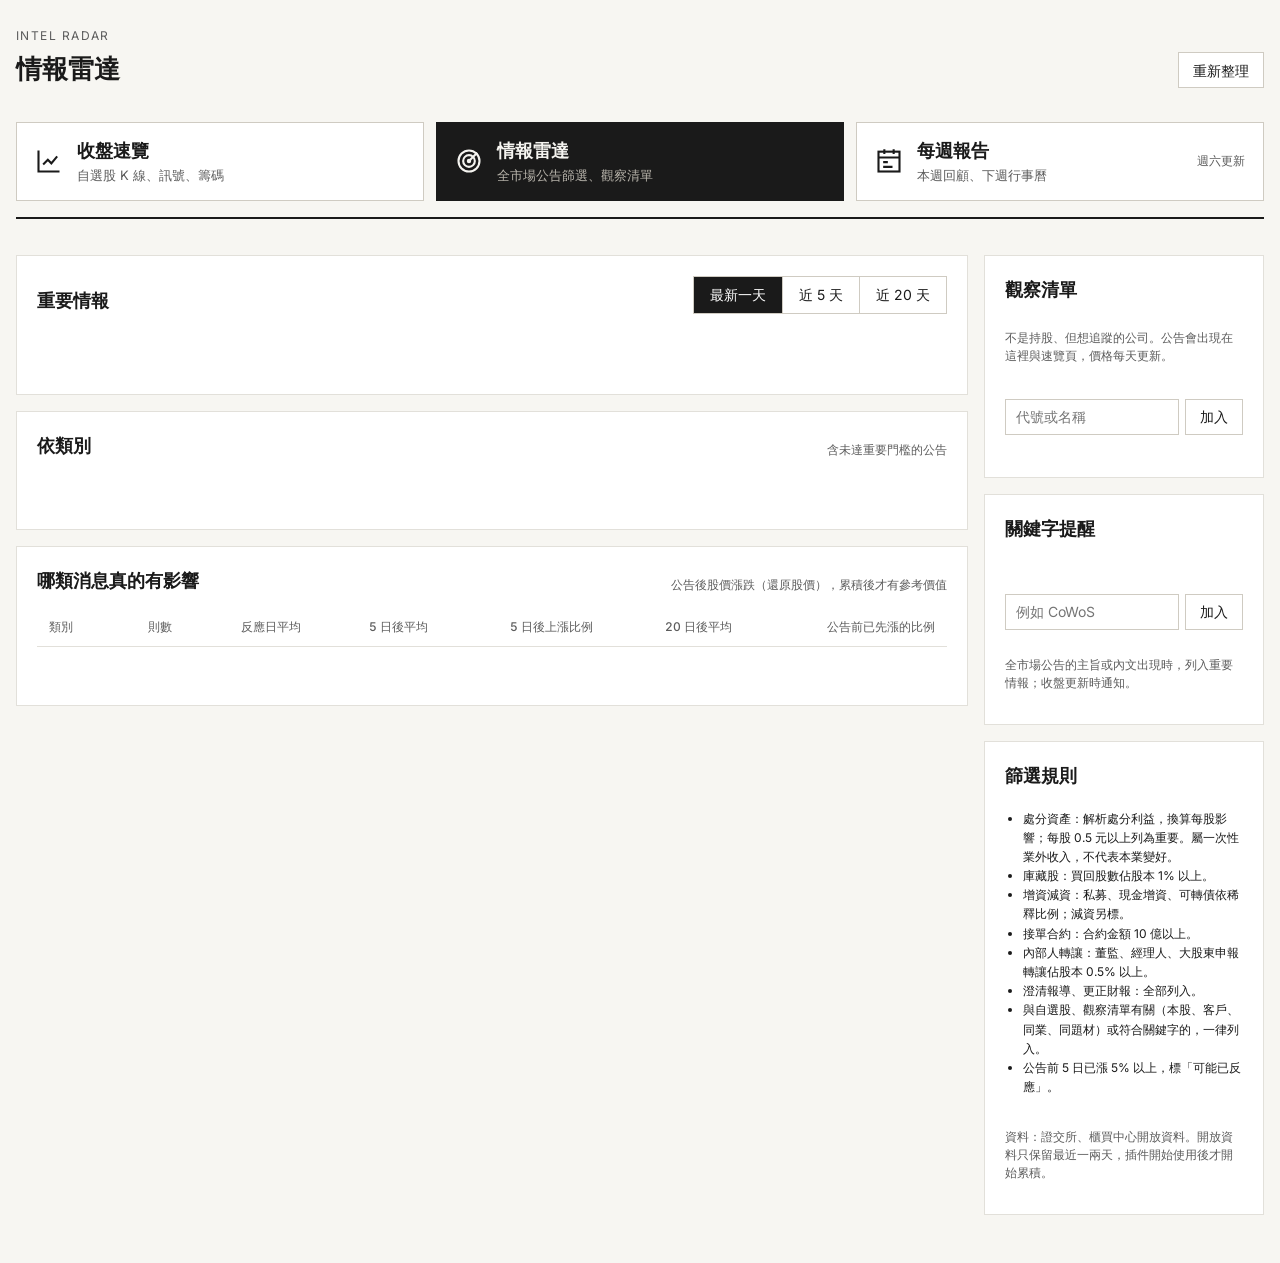
==== radar.html @ 38972c86 "v1.0.0：台股收盤速覽 收盤速覽、情報雷達、每週報告三個頁面；K 線與壓力支撐、關聯脈絡、 對答案與指標成績單、全市場公告篩選、觀察清單。  Co-Authored-By: Claude Opus" ====
<!doctype html>
<html lang="zh-Hant">
<head>
<meta charset="utf-8">
<meta name="viewport" content="width=device-width, initial-scale=1">
<title>情報雷達</title>
<link rel="icon" href="icons/icon32.png">
<link rel="stylesheet" href="styles/base.css">
<link rel="stylesheet" href="styles/dashboard.css">
<link rel="stylesheet" href="styles/radar.css">
</head>
<body>
<div class="wrap">
  <header class="top">
    <div>
      <span class="eyebrow">INTEL RADAR</span>
      <h1>情報雷達 <span id="asof" class="num"></span></h1>
    </div>
    <div class="top-right">
      <span id="status" role="status"></span>
      <button id="refresh" class="btn" type="button">重新整理</button>
    </div>
  </header>
  <nav class="pages" aria-label="主要頁面">
    <a href="dashboard.html" data-page="dashboard"><svg width="28" height="28" viewBox="0 0 24 24" fill="none" stroke="currentColor" stroke-width="1.8" aria-hidden="true"><path d="M3 3v18h18"></path><path d="m7 15 4-4 3 3 5-6"></path></svg><span class="pg-t"><b>收盤速覽</b><span>自選股 K 線、訊號、籌碼</span></span></a>
    <a href="radar.html" data-page="radar" aria-current="page"><svg width="28" height="28" viewBox="0 0 24 24" fill="none" stroke="currentColor" stroke-width="1.8" aria-hidden="true"><circle cx="12" cy="12" r="9"></circle><circle cx="12" cy="12" r="5"></circle><circle cx="12" cy="12" r="1"></circle><path d="M12 12 19 5"></path></svg><span class="pg-t"><b>情報雷達</b><span>全市場公告篩選、觀察清單</span></span><span id="radarBadge" class="pg-badge"></span></a>
    <a href="weekly.html" data-page="weekly"><svg width="28" height="28" viewBox="0 0 24 24" fill="none" stroke="currentColor" stroke-width="1.8" aria-hidden="true"><rect x="3" y="4" width="18" height="17"></rect><path d="M3 9h18M8 2v4M16 2v4M7 13h4M7 17h8"></path></svg><span class="pg-t"><b>每週報告</b><span>本週回顧、下週行事曆</span></span><span class="pg-note">週六更新</span></a>
  </nav>

  <div class="radar">
    <main class="radar-main">
      <section class="card">
        <div class="row-between"><h2 class="sec-title">重要情報</h2><div id="daySeg" class="seg" role="group" aria-label="期間"><button type="button" data-v="1" aria-pressed="true">最新一天</button><button type="button" data-v="5" aria-pressed="false">近 5 天</button><button type="button" data-v="20" aria-pressed="false">近 20 天</button></div></div>
        <p id="topNote" class="muted small"></p>
        <ul id="top" class="intel"></ul>
      </section>

      <section class="card">
        <div class="row-between"><h2 class="sec-title">依類別</h2><span class="muted small">含未達重要門檻的公告</span></div>
        <div id="catSeg" class="cat-seg" role="group" aria-label="類別"></div>
        <ul id="catList" class="intel compact"></ul>
      </section>

      <section class="card">
        <div class="row-between"><h2 class="sec-title">哪類消息真的有影響</h2><span class="muted small">公告後股價漲跌（還原股價），累積後才有參考價值</span></div>
        <div class="tbl-wrap"><table class="tbl num"><thead><tr><th class="l">類別</th><th>則數</th><th>反應日平均</th><th>5 日後平均</th><th>5 日後上漲比例</th><th>20 日後平均</th><th>公告前已先漲的比例</th></tr></thead><tbody id="impact"></tbody></table></div>
        <p id="impactNote" class="muted small"></p>
      </section>
    </main>

    <aside class="radar-side">
      <section class="card">
        <h2 class="sec-title">觀察清單</h2>
        <p class="muted small">不是持股、但想追蹤的公司。公告會出現在這裡與速覽頁，價格每天更新。</p>
        <form id="obsForm" class="add"><label for="obsInput" class="sr">加入觀察</label><input id="obsInput" type="text" list="stockList" autocomplete="off" placeholder="代號或名稱"><button class="btn" type="submit">加入</button></form>
        <datalist id="stockList"></datalist>
        <ul id="obs" class="obs"></ul>
      </section>
      <section class="card">
        <h2 class="sec-title">關鍵字提醒</h2>
        <div id="kws" class="kws"></div>
        <form id="kwForm" class="add"><label for="kwInput" class="sr">新增關鍵字</label><input id="kwInput" type="text" autocomplete="off" placeholder="例如 CoWoS"><button class="btn" type="submit">加入</button></form>
        <p class="muted small">全市場公告的主旨或內文出現時，列入重要情報；收盤更新時通知。</p>
      </section>
      <section class="card">
        <h2 class="sec-title">篩選規則</h2>
        <ul class="rules small">
          <li>處分資產：解析處分利益，換算每股影響；每股 0.5 元以上列為重要。屬一次性業外收入，不代表本業變好。</li>
          <li>庫藏股：買回股數佔股本 1% 以上。</li>
          <li>增資減資：私募、現金增資、可轉債依稀釋比例；減資另標。</li>
          <li>接單合約：合約金額 10 億以上。</li>
          <li>內部人轉讓：董監、經理人、大股東申報轉讓佔股本 0.5% 以上。</li>
          <li>澄清報導、更正財報：全部列入。</li>
          <li>與自選股、觀察清單有關（本股、客戶、同業、同題材）或符合關鍵字的，一律列入。</li>
          <li>公告前 5 日已漲 5% 以上，標「可能已反應」。</li>
        </ul>
        <p class="muted small">資料：證交所、櫃買中心開放資料。開放資料只保留最近一兩天，插件開始使用後才開始累積。</p>
      </section>
    </aside>
  </div>
</div>
<script type="module" src="radar.js"></script>
</body>
</html>
---- styles/base.css ----
@font-face { font-family: 'Inter'; src: url('../fonts/inter-latin-400-normal.woff2') format('woff2'); font-weight: 400; font-display: swap; }
@font-face { font-family: 'Inter'; src: url('../fonts/inter-latin-500-normal.woff2') format('woff2'); font-weight: 500; font-display: swap; }
@font-face { font-family: 'Inter'; src: url('../fonts/inter-latin-600-normal.woff2') format('woff2'); font-weight: 600 700; font-display: swap; }

:root {
  --ground: #F7F6F2;
  --card: #FFFFFF;
  --ink: #1A1A1A;
  --muted: #5C5C5C;
  --line: #E2E0DA;
  --line-soft: #EFEDE8;
  --pill: #CFCBC2;
  --hover: #EFEDE8;
  --up: #B83227;
  --down: #1E7B4A;
  --ma1: #B45309;
  --ma2: #2557B8;
  --ma3: #7A3EC2;
  --font: 'Inter', 'PingFang TC', 'Noto Sans TC', 'Microsoft JhengHei', system-ui, sans-serif;
}
:root[data-convention='intl'] { --up: #1E7B4A; --down: #B83227; }

* { box-sizing: border-box; }
body { margin: 0; background: var(--ground); color: var(--ink); font-family: var(--font); font-size: 14px; line-height: 1.5; }
/* 數字一律等寬對齊；Inter 的 0 沒有中間的點或斜線 */
.num { font-variant-numeric: tabular-nums; font-feature-settings: 'tnum' 1; }
.muted { color: var(--muted); }
.small { font-size: 12px; }
.up { color: var(--up); }
.down { color: var(--down); }
.sr { position: absolute; width: 1px; height: 1px; overflow: hidden; clip: rect(0 0 0 0); white-space: nowrap; }
button { font: inherit; color: inherit; cursor: pointer; }
a { color: var(--ink); }
a:hover { color: var(--muted); }
:focus-visible { outline: 2px solid var(--ma2); outline-offset: 2px; }
[hidden] { display: none !important; }

/* 三個主要頁面的大按鈕 */
.pages { display: grid; grid-template-columns: repeat(auto-fit, minmax(240px, 1fr)); gap: 12px; margin-top: 14px; }
.pages a { display: flex; gap: 14px; align-items: center; padding: 14px 18px; min-height: 68px; border: 1px solid var(--pill); background: var(--card); color: var(--ink); text-decoration: none; }
.pages a:hover { border-color: var(--ink); }
.pages a[aria-current='page'] { background: var(--ink); color: #F5F4F0; border-color: var(--ink); }
.pages a svg { flex: 0 0 auto; }
.pages .pg-t { display: flex; flex-direction: column; gap: 2px; flex: 1; min-width: 0; }
.pages .pg-t b { font-size: 18px; }
.pages .pg-t span { font-size: 13px; color: var(--muted); }
.pages a[aria-current='page'] .pg-t span { color: #B9B5AC; }
.pages .pg-badge { font-size: 13px; font-weight: 700; color: #FFF; background: #C0392B; padding: 2px 9px; border-radius: 999px; white-space: nowrap; }
.pages .pg-badge:empty { display: none; }
.pages .pg-note { font-size: 12px; color: var(--muted); white-space: nowrap; }
@media print { .pages { display: none; } }
---- styles/dashboard.css ----
.wrap { max-width: 1360px; margin: 0 auto; padding: 24px 16px 48px; display: flex; flex-direction: column; gap: 20px; }

.top { display: flex; flex-wrap: wrap; justify-content: space-between; align-items: flex-end; gap: 16px; border-bottom: 2px solid var(--ink); padding-bottom: 16px; }
.eyebrow { font-size: 12px; letter-spacing: 0.12em; color: var(--muted); }
.top h1 { margin: 4px 0 0; font-size: 26px; font-weight: 700; }
.top-right { display: flex; flex-wrap: wrap; align-items: center; gap: 12px; }
.btn { min-height: 36px; padding: 0 14px; border: 1px solid var(--pill); background: var(--card); }
.btn:hover { background: var(--hover); }
.btn:disabled { opacity: 0.5; cursor: default; }
#status { font-size: 13px; color: var(--muted); }
#status.err { color: var(--up); }

.settings { position: relative; }
.settings summary { list-style: none; min-height: 36px; display: inline-flex; align-items: center; padding: 0 14px; border: 1px solid var(--pill); background: var(--card); cursor: pointer; }
.settings summary::-webkit-details-marker { display: none; }
.settings-panel { position: absolute; right: 0; top: 44px; z-index: 10; width: 320px; padding: 16px; background: var(--card); border: 1px solid var(--line); box-shadow: 0 8px 24px rgba(0,0,0,0.08); display: flex; flex-direction: column; gap: 14px; }
.settings-panel label { display: flex; flex-direction: column; gap: 6px; font-size: 13px; }
.settings-panel .check { flex-direction: row; align-items: center; gap: 8px; }
.settings-panel input[type=text], .settings-panel select { min-height: 36px; padding: 0 10px; border: 1px solid var(--pill); font: inherit; background: var(--card); }

.layout { display: flex; flex-wrap: wrap; gap: 20px; align-items: flex-start; }
.watch { flex: 1 1 240px; max-width: 100%; background: var(--card); border: 1px solid var(--line); display: flex; flex-direction: column; }
.watch-head { padding: 12px 16px; font-size: 13px; color: var(--muted); border-bottom: 1px solid var(--line); }
.watch ul { list-style: none; margin: 0; padding: 0; }
.watch li { display: flex; border-bottom: 1px solid var(--line-soft); }
.watch li.on { background: var(--hover); }
.w-pick { flex: 1 1 auto; display: flex; justify-content: space-between; align-items: center; gap: 12px; min-height: 64px; padding: 10px 8px 10px 16px; border: 0; background: transparent; text-align: left; }
.w-name { font-size: 16px; font-weight: 500; }
.w-sub { font-size: 12px; color: var(--muted); }
.w-right { display: flex; flex-direction: column; align-items: flex-end; }
.w-close { font-size: 16px; }
.w-pct { font-size: 13px; }
.w-del { width: 36px; border: 0; background: transparent; color: var(--muted); font-size: 18px; }
.w-del:hover { color: var(--ink); background: var(--line-soft); }
.add { display: flex; gap: 8px; padding: 12px 16px; }
.add input { flex: 1 1 auto; min-width: 0; min-height: 36px; padding: 0 10px; border: 1px solid var(--pill); font: inherit; }
#addMsg { margin: 0; padding: 0 16px 12px; font-size: 12px; color: var(--muted); min-height: 18px; }

main { flex: 999 1 560px; min-width: 0; display: flex; flex-direction: column; gap: 20px; }
.card { background: var(--card); border: 1px solid var(--line); padding: 20px; display: flex; flex-direction: column; gap: 14px; min-width: 0; }
.card h3 { margin: 0; font-size: 15px; font-weight: 700; }
.row-between { display: flex; flex-wrap: wrap; justify-content: space-between; align-items: flex-end; gap: 12px; }
.title-line { display: flex; flex-wrap: wrap; align-items: baseline; gap: 12px; }
.title-line h2 { margin: 0; font-size: 22px; font-weight: 700; }
#sClose { font-size: 24px; font-weight: 500; }
#sChg { font-size: 15px; }

.seg { display: flex; border: 1px solid var(--pill); }
.seg button { min-height: 36px; padding: 0 16px; border: 0; background: var(--card); }
.seg button + button { border-left: 1px solid var(--pill); }
.seg button[aria-pressed='true'] { background: var(--ink); color: #FFFFFF; }

.stats { display: grid; grid-template-columns: repeat(auto-fit, minmax(120px, 1fr)); gap: 12px; padding: 12px 0; border-top: 1px solid var(--line-soft); border-bottom: 1px solid var(--line-soft); }
.stat { display: flex; flex-direction: column; gap: 2px; }
.stat b { font-weight: 500; font-size: 15px; }

.legend { display: flex; flex-wrap: wrap; gap: 16px; font-size: 13px; color: var(--muted); min-height: 20px; }
.legend b { font-weight: 500; color: var(--ink); }
.legend .m1 { color: var(--ma1); } .legend .m2 { color: var(--ma2); } .legend .m3 { color: var(--ma3); }

.levels { display: grid; grid-template-columns: repeat(auto-fit, minmax(190px, 1fr)); gap: 10px; }
.level { display: flex; flex-direction: column; gap: 2px; padding: 10px 12px; background: var(--ground); }
.level b { font-weight: 500; font-size: 15px; }

.chart { height: 420px; width: 100%; }
.note { margin: 0; font-size: 12px; color: var(--muted); line-height: 1.6; }

.grid { display: grid; grid-template-columns: repeat(auto-fit, minmax(260px, 1fr)); gap: 20px; }
.kv { display: flex; justify-content: space-between; gap: 12px; font-size: 14px; }
.bars { position: relative; height: 96px; display: flex; gap: 4px; }
.bars .mid { position: absolute; left: 0; right: 0; top: 50%; height: 1px; background: var(--pill); }
.bars .col { position: relative; flex: 1 1 0; }
.bars .col span { position: absolute; left: 12%; right: 12%; }
.rev { height: 96px; display: flex; align-items: flex-end; gap: 4px; }
.rev span { flex: 1 1 0; background: #B9B5AC; }
.rev span.last { background: var(--ink); }
.sig-row { display: flex; flex-wrap: wrap; align-items: center; gap: 10px 14px; }
.add .btn { white-space: nowrap; }
.tags { display: flex; flex-wrap: wrap; gap: 8px; }
.tag { padding: 3px 10px; border: 1px solid var(--pill); border-radius: 999px; font-size: 13px; }
.tag.up { border-color: var(--up); }
.tag.down { border-color: var(--down); }

.news { list-style: none; margin: 0; padding: 0; }
.news li { display: flex; flex-direction: column; gap: 2px; padding: 12px 0; border-top: 1px solid var(--line-soft); }
.news li:first-child { border-top: 0; }
.news a { font-size: 15px; text-decoration: none; }
.news a:hover { text-decoration: underline; }

.empty { color: var(--muted); font-size: 14px; }

.idx { font-size: 15px; }
.idx b { font-weight: 500; }
.linkbtn { display: inline-flex; align-items: center; text-decoration: none; }
.row-gap { display: flex; flex-wrap: wrap; gap: 10px; }
.sec-title { margin: 0; font-size: 18px; font-weight: 700; }

.rel-grid { display: grid; grid-template-columns: repeat(auto-fill, minmax(220px, 1fr)); gap: 10px; }
.rel { position: relative; display: flex; flex-direction: column; gap: 4px; padding: 12px 14px; border: 1px solid var(--line); }
.rel .rel-tag { font-size: 12px; color: var(--muted); }
.rel .rel-name { font-size: 15px; font-weight: 600; padding-right: 24px; }
.rel .rel-id { font-size: 12px; font-weight: 400; color: var(--muted); }
.rel .rel-price { display: flex; flex-wrap: wrap; align-items: baseline; gap: 4px 10px; font-size: 16px; font-weight: 500; }
.rel .rel-unit { font-size: 12px; font-weight: 400; color: var(--muted); }
.rel .rel-chg { font-size: 14px; font-weight: 400; }
.rel .rel-meta { display: flex; flex-wrap: wrap; gap: 2px 12px; font-size: 12px; color: var(--muted); }
.rel .rel-why { font-size: 12px; color: var(--muted); line-height: 1.5; }
.rel .rel-del { position: absolute; top: 6px; right: 6px; width: 28px; height: 28px; border: 0; background: transparent; color: var(--muted); font-size: 16px; }
.rel .rel-del:hover { color: var(--ink); background: var(--line-soft); }
.rel-add summary { cursor: pointer; font-size: 13px; color: var(--muted); }
.rel-form { display: grid; grid-template-columns: repeat(auto-fit, minmax(150px, 1fr)); gap: 10px; align-items: end; margin-top: 10px; }
.rel-form label { display: flex; flex-direction: column; gap: 4px; font-size: 12px; color: var(--muted); }
.rel-form .wide { grid-column: span 2; }
.rel-form input, .rel-form select { min-height: 36px; padding: 0 10px; border: 1px solid var(--pill); font: inherit; color: var(--ink); background: var(--card); }

.sec-body { display: flex; flex-wrap: wrap; gap: 24px; align-items: flex-start; }
.sec-list { flex: 1 1 360px; min-width: 0; display: flex; flex-direction: column; }
.sec-row { display: grid; grid-template-columns: 24px minmax(0, 1.3fr) minmax(70px, 1fr) 64px 44px; align-items: center; gap: 10px; min-height: 44px; padding: 6px 10px; border: 0; border-bottom: 1px solid var(--line-soft); background: transparent; text-align: left; }
.sec-row:hover, .sec-row.on { background: var(--hover); }
.sec-row .bar { position: relative; height: 10px; }
.sec-row .bar i { position: absolute; left: 50%; top: -3px; bottom: -3px; width: 1px; background: var(--pill); }
.sec-row .bar span { position: absolute; top: 0; height: 10px; }
.sec-members { flex: 1 1 420px; min-width: 0; display: flex; flex-direction: column; gap: 10px; }
.sec-members h3 { margin: 0; font-size: 15px; }
.table-box { overflow-x: auto; border: 1px solid var(--line); }
.tbl { width: 100%; min-width: 480px; border-collapse: collapse; font-size: 14px; }
.tbl th { padding: 10px 12px; font-weight: 500; font-size: 12px; color: var(--muted); text-align: right; border-bottom: 1px solid var(--line); white-space: nowrap; }
.tbl td { padding: 10px 12px; text-align: right; border-bottom: 1px solid var(--line-soft); white-space: nowrap; }
.tbl .l { text-align: left; }
.tbl .hold { font-weight: 600; }
.tbl tr.self td { background: var(--ground); }
#peerMore { align-self: flex-start; }

.pick-grid { display: grid; grid-template-columns: repeat(auto-fill, minmax(230px, 1fr)); gap: 10px; }
.pick { display: flex; flex-direction: column; gap: 8px; padding: 14px; border: 1px solid var(--line); }
.pick .ph { display: flex; justify-content: space-between; align-items: baseline; gap: 8px; }
.pick .pn { font-size: 16px; font-weight: 500; }
.tag.miss { border-style: dashed; color: var(--muted); }
#nearWrap h3 { margin: 4px 0 10px; }
.foot { font-size: 12px; color: var(--muted); line-height: 1.6; border-top: 1px solid var(--pill); padding-top: 14px; }

.portfolio { border-top: 1px solid var(--line); padding: 14px 16px; display: flex; flex-direction: column; gap: 6px; }
.portfolio:empty { display: none; }
.portfolio .ph { font-size: 13px; color: var(--muted); }
.portfolio b { font-weight: 500; }
.w-pl { font-size: 12px; }
.hold-grid { display: grid; grid-template-columns: repeat(auto-fit, minmax(130px, 1fr)); gap: 12px; }
.hold-form { display: flex; flex-wrap: wrap; align-items: flex-end; gap: 10px; }
.hold-form label { display: flex; flex-direction: column; gap: 4px; font-size: 12px; color: var(--muted); }
.hold-form input { width: 130px; min-height: 36px; padding: 0 10px; border: 1px solid var(--pill); font: inherit; color: var(--ink); }
.rel-news-head { display: flex; flex-wrap: wrap; align-items: baseline; gap: 10px; border-top: 1px solid var(--line-soft); padding-top: 14px; }
.rel-news-head h3 { margin: 0; }
.ntag { display: inline-block; margin-right: 8px; padding: 1px 8px; border: 1px solid var(--pill); border-radius: 999px; font-size: 12px; font-weight: 400; line-height: 1.6; color: var(--muted); white-space: nowrap; }
.band { display: flex; flex-direction: column; gap: 6px; }
.band .track { position: relative; height: 8px; background: linear-gradient(90deg, #DCEBE2 0%, #EFEDE8 50%, #F3DCD9 100%); border-radius: 4px; margin: 4px 0; }
.band .track i { position: absolute; top: -5px; width: 3px; height: 18px; background: var(--ink); margin-left: -1px; }
.band .track s { position: absolute; top: 0; bottom: 0; width: 1px; background: #FFFFFF; }
.sh-bars { height: 56px; display: flex; align-items: flex-end; gap: 4px; }
.sh-bars span { flex: 1 1 0; background: #B9B5AC; max-width: 28px; }
.sh-bars span.last { background: var(--ink); }

.cal-list { display: flex; flex-direction: column; }
.cal-row { position: relative; padding-right: 32px; display: grid; grid-template-columns: 96px minmax(120px, 0.8fr) minmax(0, 2fr); gap: 12px; align-items: start; padding: 10px 0; border-top: 1px solid var(--line-soft); font-size: 14px; }
.cal-row:first-child { border-top: 0; }
.cal-row.past { opacity: 0.55; }
.cal-what { display: flex; flex-direction: column; gap: 2px; }
.cal-what b { font-weight: 500; }
.ntag.self { color: var(--ink); border-color: var(--ink); }
@media (max-width: 640px) { .cal-row { grid-template-columns: 80px minmax(0, 1fr); } .cal-what { grid-column: 2; } }

.cal-row .cal-del { top: 8px; }

.cal-who { display: flex; flex-direction: column; align-items: flex-start; gap: 4px; }
.cal-who .ntag { margin-right: 0; }
.cal-name { font-size: 15px; font-weight: 500; }
.stock-link { color: inherit; text-decoration: none; border-bottom: 1px solid var(--pill); }
.stock-link:hover { color: var(--ink); border-bottom-color: var(--ink); }
.scroll-box { max-height: 520px; overflow-y: auto; }
.scroll-box thead th { position: sticky; top: 0; background: var(--card); z-index: 1; }
.pick[data-open] { cursor: pointer; }
.pick[data-open]:hover { border-color: var(--ink); }
.title-line .btn { min-height: 32px; }

html { scroll-behavior: smooth; }
[id^='sec'] { scroll-margin-top: 56px; }
.jump { position: sticky; top: 0; z-index: 20; display: flex; gap: 4px; overflow-x: auto; padding: 8px 0; background: var(--ground); border-bottom: 1px solid var(--line); }
.jump a { flex: 0 0 auto; padding: 6px 12px; font-size: 13px; text-decoration: none; color: var(--muted); border-radius: 999px; }
.jump a:hover { color: var(--ink); background: var(--hover); }
.ov td { vertical-align: top; }
.ov .tags { gap: 4px; }
.ov .tag { font-size: 12px; padding: 1px 8px; }
.ov .ev { white-space: normal; min-width: 160px; text-align: left; }
.highlights { list-style: none; margin: 0; padding: 12px 14px; display: flex; flex-direction: column; gap: 6px; background: var(--ground); font-size: 14px; line-height: 1.6; }
.highlights:empty { display: none; }
.highlights li { display: flex; gap: 10px; }
.highlights li span:first-child { flex: 0 0 auto; color: var(--muted); font-size: 12px; padding-top: 2px; min-width: 32px; }
.tag.state { border-style: dashed; color: var(--muted); }
.chart.with-ind { height: 560px; }

/* v0.5.2 版面：自選股總表取代左側清單，個股細節改為全寬 */
#main { flex: 1 1 100%; }
.add { padding: 0; align-items: center; flex-wrap: wrap; }
.add input { width: 220px; flex: 0 1 220px; }
.jump { display: flex; flex-wrap: wrap; justify-content: space-between; align-items: center; gap: 8px 16px; }
.pills { display: flex; flex-wrap: wrap; gap: 6px; }
.pills button { min-height: 32px; padding: 0 12px; border: 1px solid var(--pill); border-radius: 999px; background: var(--card); font-size: 13px; }
.pills button .num { margin-left: 6px; font-size: 12px; }
.pills button[aria-current='true'] { background: var(--ink); color: #FFFFFF; border-color: var(--ink); }
.pills button[aria-current='true'] .up, .pills button[aria-current='true'] .down { color: #FFFFFF; }
.pills button.extra { border-style: dashed; }
.jump-links { display: flex; gap: 2px; overflow-x: auto; }
.jump-links button { flex: 0 0 auto; min-height: 32px; padding: 0 10px; border: 0; background: transparent; font-size: 13px; color: var(--muted); border-radius: 999px; }
.jump-links button:hover { color: var(--ink); background: var(--hover); }
.ov tbody tr { cursor: pointer; }
.ov tbody tr:hover td { background: #FAF9F6; }
.ov tbody tr.on td { background: var(--hover); }
.ov .del { width: 32px; height: 32px; border: 0; background: transparent; color: var(--muted); font-size: 16px; }
.ov .del:hover { color: var(--ink); background: var(--line-soft); }

/* v0.6 */
.mkt { display: flex; flex-wrap: wrap; gap: 6px 24px; padding: 10px 16px; background: var(--card); border: 1px solid var(--line); font-size: 14px; }
.mkt:empty { display: none; }
.mkt .it { display: flex; align-items: baseline; gap: 8px; }
.mkt .it > span:first-child { font-size: 12px; color: var(--muted); }
.mkt b { font-weight: 500; }
.sig-hist { font-size: 13px; }
.sig-hist:empty { display: none; }
.sig-hist table { width: 100%; border-collapse: collapse; }
.sig-hist th { font-weight: 400; font-size: 12px; color: var(--muted); text-align: right; padding: 6px 10px; border-bottom: 1px solid var(--line); }
.sig-hist td { text-align: right; padding: 6px 10px; border-bottom: 1px solid var(--line-soft); }
.sig-hist .l { text-align: left; }
.sig-hist p { margin: 6px 0 0; font-size: 12px; color: var(--muted); line-height: 1.6; }
.alert-form { display: flex; flex-wrap: wrap; align-items: center; gap: 8px 12px; }
.alert-form label { display: flex; align-items: center; gap: 6px; font-size: 13px; color: var(--muted); }
.alert-form input { width: 110px; min-height: 32px; padding: 0 8px; border: 1px solid var(--pill); font: inherit; color: var(--ink); }
.alert-form .btn { min-height: 32px; }
.eps-bars { position: relative; height: 90px; display: flex; gap: 6px; }
.eps-bars .mid { position: absolute; left: 0; right: 0; height: 1px; background: var(--pill); }
.eps-bars .col { position: relative; flex: 1 1 0; }
.eps-bars .col span { position: absolute; left: 14%; right: 14%; }
.eps-labels { display: flex; gap: 6px; font-size: 11px; color: var(--muted); }
.eps-labels span { flex: 1 1 0; text-align: center; }

/* v0.6.1：資料列下方直接接 K 線 */
.chart-bar { display: flex; flex-wrap: wrap; justify-content: space-between; align-items: center; gap: 8px 16px; }
.chart-bar .legend { flex: 1 1 480px; }
.ind-pick { display: flex; align-items: center; gap: 8px; }
.ind-pick .seg button { min-height: 32px; padding: 0 12px; font-size: 13px; }
#indLegend:empty { display: none; }

/* v0.6.1：自選股收進可收合的側欄 */
.layout { flex-wrap: nowrap; }
.side { flex: 0 0 300px; position: sticky; top: 60px; max-height: calc(100vh - 72px); overflow-y: auto; background: var(--card); border: 1px solid var(--line); display: flex; flex-direction: column; }
.side-head { display: flex; justify-content: space-between; align-items: center; padding: 14px 16px 8px; }
.side-x { width: 32px; height: 32px; border: 1px solid var(--pill); background: var(--card); border-radius: 6px; font-size: 16px; }
.side .add { padding: 0 16px 6px; }
.side .add input { flex: 1 1 auto; width: auto; }
#addMsg { padding: 0 16px; min-height: 16px; }
.ov-list { list-style: none; margin: 0; padding: 0; border-top: 1px solid var(--line); }
.ov-item { position: relative; display: flex; flex-direction: column; gap: 4px; padding: 12px 16px; border-bottom: 1px solid var(--line-soft); cursor: pointer; }
.ov-item:hover { background: #FAF9F6; }
.ov-item.on { background: var(--hover); }
.ov-l1 { display: flex; justify-content: space-between; align-items: baseline; gap: 8px; padding-right: 22px; }
.ov-name { font-size: 15px; font-weight: 600; }
.ov-name small { font-weight: 400; color: var(--muted); font-size: 12px; margin-left: 4px; }
.ov-px { font-size: 15px; }
.ov-px .small { margin-left: 6px; }
.ov-item .tags { gap: 4px; }
.ov-item .tag { font-size: 11px; padding: 0 7px; }
.ov-l3 { font-size: 12px; color: var(--muted); line-height: 1.5; }
.ov-item .del { position: absolute; top: 8px; right: 6px; width: 26px; height: 26px; border: 0; background: transparent; color: var(--muted); font-size: 15px; opacity: 0; }
.ov-item:hover .del, .ov-item .del:focus-visible { opacity: 1; }
.ov-item .del:hover { color: var(--ink); background: var(--line-soft); }
.side-note { padding: 10px 16px 14px; margin: 0; }
.jump-left { display: flex; align-items: center; gap: 10px; flex-wrap: wrap; }
.side-open, .pills { display: none; }
body.side-collapsed .side { display: none; }
body.side-collapsed .side-open { display: inline-flex; align-items: center; }
body.side-collapsed .pills { display: flex; }
@media (max-width: 900px) {
  .layout { flex-wrap: wrap; }
  .side { flex: 1 1 100%; position: static; max-height: none; }
}
.legend .ev { color: var(--ink); font-weight: 600; }
td.chg { line-height: 1.25; }
td.chg small { display: block; font-size: 12px; opacity: .8; }
.pick .pp { font-size: 14px; white-space: nowrap; }
.pick .pp b { font-size: 16px; }
.hold-box { margin-top: 12px; padding-top: 10px; border-top: 1px solid var(--line); }
.chart-wrap { display: flex; }
.chart-wrap .chart { flex: 1 1 auto; min-width: 0; }
.lv-tags { position: relative; flex: 0 0 52px; overflow: hidden; }
.lv-tags span { position: absolute; left: 0; height: 20px; line-height: 20px; padding: 0 6px; font-size: 12px; white-space: nowrap; background: #9A968C; color: #FFF; }
.lv-tags span.on { background: #1A1A1A; }
.attrib { display: flex; flex-wrap: wrap; align-items: center; gap: 6px 14px; padding: 10px 0 2px; font-size: 14px; }
.attrib:empty { display: none; }
.attrib .ac { display: inline-flex; gap: 6px; align-items: baseline; }
.attrib .ac > span { color: var(--muted); font-size: 13px; }
.attrib .ac.self > span { color: var(--ink); font-weight: 600; }
.attrib .verdict { flex-basis: 100%; color: var(--ink); }
.anns { list-style: none; margin: 8px 0 0; padding: 0; }
.anns li { padding: 8px 0; border-bottom: 1px solid var(--line-soft); font-size: 14px; }
.anns summary { cursor: pointer; }
.anns p { margin: 8px 0 0; color: var(--muted); line-height: 1.6; }
.term { text-decoration: underline dotted var(--muted); text-underline-offset: 3px; cursor: help; }
.find input { min-height: 36px; width: 180px; padding: 0 10px; border: 1px solid var(--pill); background: var(--card); font: inherit; }
/* 可點開走勢的項目 */
.mkt .it-click { border: 0; background: none; padding: 2px 4px; margin: -2px -4px; font: inherit; color: inherit; cursor: pointer; text-align: left; }
.mkt .it-click:hover { background: var(--hover); }
.mkt .it-click > span:first-child { text-decoration: underline dotted var(--muted); text-underline-offset: 3px; }
.rel-click { cursor: pointer; }
.rel-click:hover { border-color: var(--ink); }
/* 疊加比較 */
.chart-bar .tools { display: flex; flex-wrap: wrap; gap: 8px 16px; align-items: center; }
.cmp-pick { display: inline-flex; align-items: center; gap: 8px; }
.cmp-pick select { min-height: 32px; padding: 0 8px; border: 1px solid var(--pill); background: var(--card); font: inherit; font-size: 13px; max-width: 200px; }
.cmp-dot { display: inline-block; width: 14px; height: 2px; background: #0E7C86; vertical-align: middle; margin-right: 6px; }
#cmpLegend:empty { display: none; }
/* 走勢視窗 */
.ent-dlg { width: min(960px, calc(100vw - 32px)); max-height: calc(100vh - 48px); border: 1px solid var(--line); padding: 20px 24px; background: var(--card); color: var(--ink); }
.ent-dlg::backdrop { background: rgba(0,0,0,0.35); }
.ent-head { display: flex; flex-wrap: wrap; justify-content: space-between; gap: 12px; align-items: flex-start; }
.ent-head h2 { margin: 0 0 6px; font-size: 20px; }
.ent-px { font-size: 22px; }
.ent-ctl { display: flex; gap: 10px; align-items: center; }
.ent-chart { height: 360px; margin: 12px 0 6px; }
.ent-dlg .stats { margin-top: 12px; }
/* 對答案 */
.review { margin-top: 14px; display: flex; flex-direction: column; gap: 8px; }
.review:empty { display: none; }
.review h3 { margin: 0; font-size: 15px; }
.rv-tbl td { vertical-align: top; }
.rv { display: inline-block; font-size: 12px; padding: 1px 8px; border-radius: 4px; color: #FFF; white-space: nowrap; }
.rv.ok { background: #2F7D4F; }
.rv.bad { background: #A8432F; }
.rv.mid { background: #8A867D; }
.rv.wait { background: #FFF; color: var(--muted); border: 1px solid var(--pill); }
/* 側欄時間軸 */
.side-cal { padding: 12px 16px 16px; border-top: 1px solid var(--line); }
.side-sub { margin: 0 0 8px; font-size: 14px; }
.tl { list-style: none; margin: 0; padding: 0; }
.tl li { display: grid; grid-template-columns: 52px 10px minmax(0, 1fr); gap: 8px; padding: 7px 0; font-size: 13px; line-height: 1.45; }
.tl-d { font-size: 12px; text-align: right; }
.tl-dot { width: 8px; height: 8px; border-radius: 50%; background: var(--ink); margin-top: 5px; }
.tl-dot.rel { background: #C9772B; }
.tl-b { display: flex; flex-direction: column; min-width: 0; }
.tl li.soon .tl-b b { color: var(--up); }
/* 新聞標籤 */
.ntags { display: inline-flex; flex-wrap: wrap; gap: 4px; margin-right: 6px; }
.ntag { font: inherit; font-size: 11px; padding: 0 6px; border: 0; border-radius: 4px; background: #EEF2FA; color: #1F4E99; cursor: pointer; line-height: 18px; }
#newsSeg button { min-height: 30px; padding: 0 12px; font-size: 13px; }
.mkt2 { margin-top: -1px; }
.mkt-h { font-size: 12px; color: var(--muted); align-self: center; padding-right: 4px; border-right: 1px solid var(--line); margin-right: 4px; }
/* 注意程度 */
.ov-item.lvl-red { box-shadow: inset 4px 0 0 #C0392B; }
.ov-item.lvl-orange { box-shadow: inset 4px 0 0 #C9772B; }
.lvl-t { display: inline-block; align-self: flex-start; width: fit-content; font-size: 11px; padding: 0 6px; border-radius: 3px; color: #FFF; margin-top: 2px; }
.lvl-t.red { background: #C0392B; } .lvl-t.orange { background: #C9772B; }
/* 訊號可信度 */
.tag.weak { opacity: .55; text-decoration: line-through; text-decoration-thickness: 1px; }
.tag .rel-b { margin-left: 6px; font-size: 11px; opacity: .85; text-decoration: none; display: inline-block; }
.tag .rel-b.good { font-weight: 600; }
/* 明天看哪些價位 */
.ladder { margin-top: 12px; }
.ladder h3 { margin: 0; font-size: 15px; }
.lad { display: flex; flex-direction: column; margin-top: 6px; }
.lad-r { display: grid; grid-template-columns: 80px 90px minmax(0, 1fr); gap: 12px; align-items: baseline; padding: 7px 8px; border-bottom: 1px solid var(--line-soft); font-size: 14px; }
.lad-r b { text-align: right; }
.lad-r .lad-k { display: flex; flex-direction: column; font-size: 12px; color: var(--muted); }
.lad-r.res b { color: var(--up); } .lad-r.sup b { color: var(--down); }
.lad-r.now { background: var(--ground); font-weight: 600; }
.lad-r.ma b { color: #3D6FD8; }
.score-tbl small { color: var(--muted); font-size: 11px; }
.score-tbl th, .score-tbl td { white-space: nowrap; }
#scoreSeg button { min-height: 30px; padding: 0 12px; font-size: 13px; }
.obs-mini { list-style: none; margin: 0; padding: 0; }
.obs-mini li { display: flex; justify-content: space-between; gap: 8px; padding: 6px 0; font-size: 13px; border-top: 1px solid var(--line-soft); }
.obs-mini button { all: unset; cursor: pointer; text-decoration: underline; text-decoration-color: var(--pill); text-underline-offset: 3px; }
.top { border-bottom: 0; padding-bottom: 0; }
.pages { border-bottom: 2px solid var(--ink); padding-bottom: 16px; }
---- styles/radar.css ----
.radar { display: flex; flex-wrap: wrap; gap: 16px; align-items: flex-start; margin-top: 16px; }
.radar-main { flex: 999 1 640px; min-width: 0; display: flex; flex-direction: column; gap: 16px; }
.radar-side { flex: 1 1 280px; max-width: 380px; display: flex; flex-direction: column; gap: 16px; }
.radar .card { margin: 0; }
.intel { list-style: none; margin: 8px 0 0; padding: 0; }
.intel > li { display: grid; grid-template-columns: 92px minmax(0, 1fr) auto; gap: 14px; padding: 14px 0; border-top: 1px solid var(--line-soft); }
.intel.compact > li { padding: 10px 0; }
.intel .cat { font-size: 12px; font-weight: 600; color: #FFF; padding: 3px 6px; text-align: center; align-self: start; }
.intel .nat { display: block; font-size: 11px; color: var(--muted); text-align: center; margin-top: 4px; }
.intel .body { display: flex; flex-direction: column; gap: 5px; min-width: 0; }
.intel .ttl { font-size: 15px; line-height: 1.5; }
.intel .ttl .nm { font-weight: 700; color: var(--ink); text-decoration: underline; text-decoration-color: var(--pill); text-underline-offset: 3px; background: none; border: 0; padding: 0; font: inherit; font-weight: 700; cursor: pointer; }
.intel .meta { font-size: 13px; color: var(--muted); line-height: 1.6; }
.intel .flags { display: flex; flex-wrap: wrap; gap: 6px; }
.intel .flag { font-size: 12px; padding: 1px 8px; border: 1px solid var(--pill); border-radius: 999px; }
.intel .flag.link { background: #EEF2FA; color: #1F4E99; border-color: #C9D6EE; }
.intel .flag.warn { background: #FFF3E6; color: #8A4B10; border-color: #F0C99A; }
.intel .flag.kw { background: var(--ink); color: #FFF; border-color: var(--ink); }
.intel .iside { display: flex; flex-direction: column; align-items: flex-end; gap: 6px; text-align: right; min-width: 110px; }
.intel .imp { font-size: 16px; font-weight: 600; }
.intel details { font-size: 13px; }
.intel details pre { white-space: pre-wrap; font: inherit; color: var(--muted); margin: 6px 0 0; max-height: 280px; overflow: auto; }
.intel .react { font-size: 12px; color: var(--muted); }
.cat-seg { display: flex; flex-wrap: wrap; gap: 6px; margin: 10px 0 4px; }
.cat-seg button { font: inherit; font-size: 14px; padding: 6px 12px; border: 1px solid var(--pill); background: var(--card); cursor: pointer; }
.cat-seg button[aria-pressed='true'] { background: var(--ink); color: #FFF; border-color: var(--ink); }
.obs { list-style: none; margin: 8px 0 0; padding: 0; }
.obs li { display: flex; justify-content: space-between; align-items: baseline; gap: 8px; padding: 9px 0; border-top: 1px solid var(--line-soft); font-size: 14px; }
.obs .x { border: 0; background: none; color: var(--muted); cursor: pointer; font-size: 16px; }
.kws { display: flex; flex-wrap: wrap; gap: 6px; margin: 8px 0; }
.kws button { font: inherit; font-size: 13px; padding: 3px 10px; border: 1px solid var(--pill); border-radius: 999px; background: var(--card); cursor: pointer; }
.rules { margin: 6px 0; padding-left: 18px; line-height: 1.6; color: var(--ink); }
.add { display: flex; gap: 6px; margin-top: 8px; }
.add input { flex: 1; min-height: 36px; padding: 0 10px; border: 1px solid var(--pill); font: inherit; }
@media (max-width: 640px) { .intel > li { grid-template-columns: 1fr; } .intel .iside { align-items: flex-start; text-align: left; } }
.obs .nm { font: inherit; font-weight: 600; border: 0; background: none; padding: 0; cursor: pointer; text-decoration: underline; text-decoration-color: var(--pill); text-underline-offset: 3px; }
.btn.small { min-height: 30px; padding: 0 10px; font-size: 13px; }
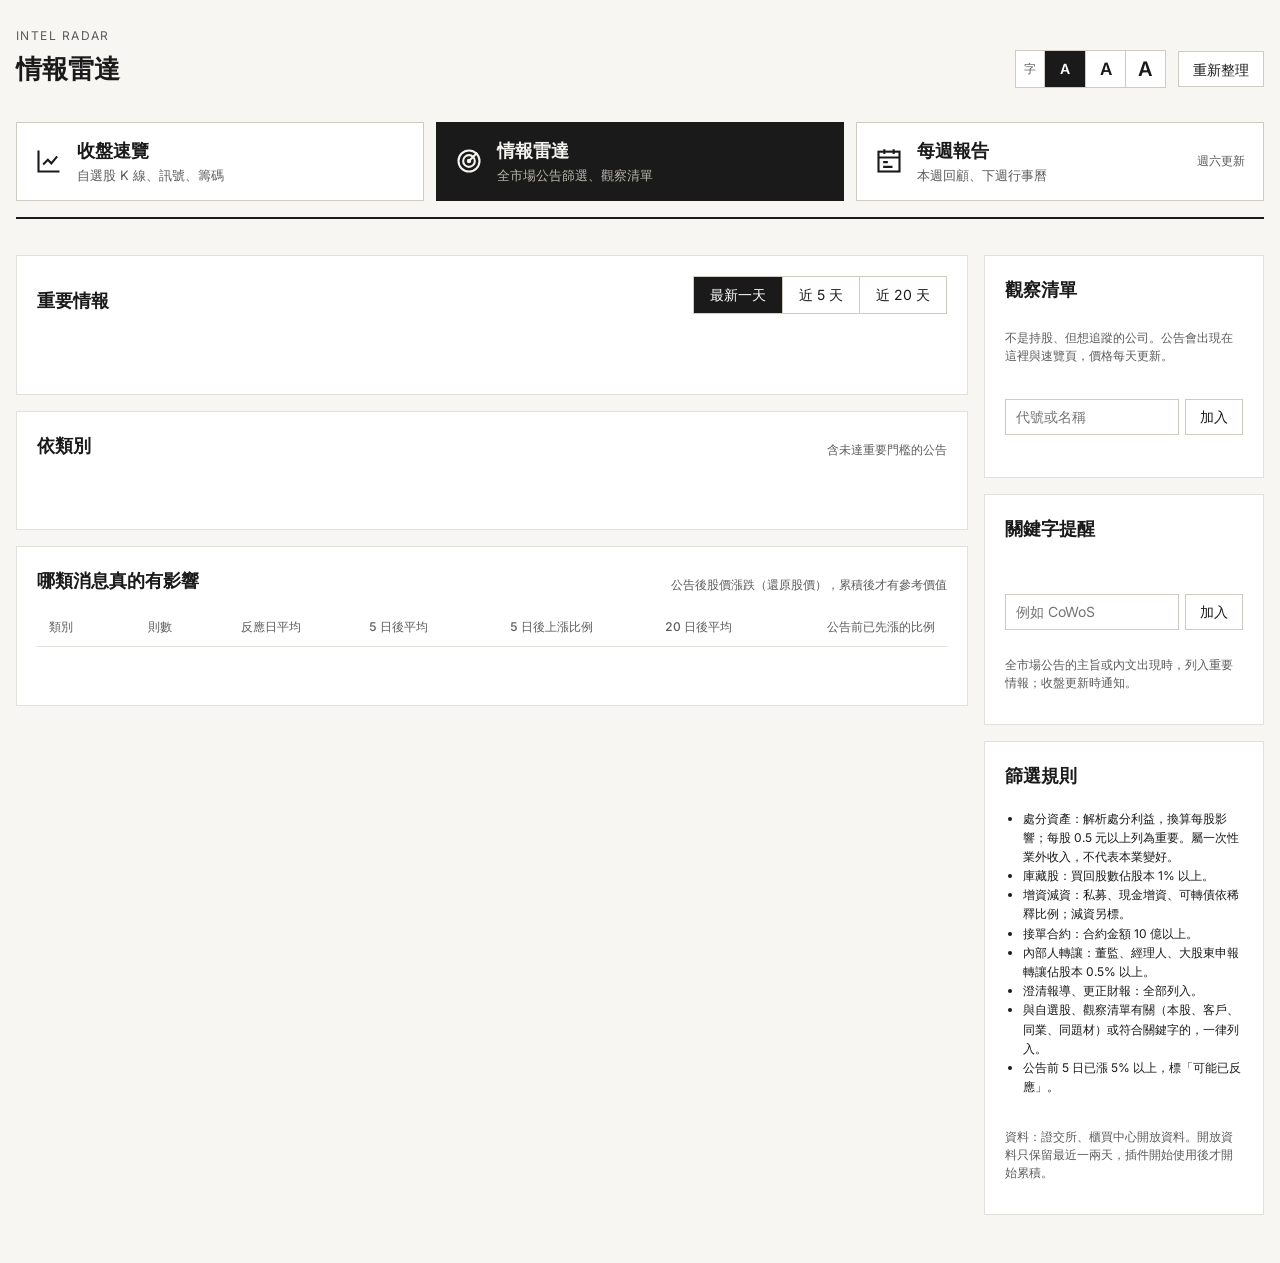
==== commit a07641f3: "v1.1.0：字體大小切換（標準／大／特大） Co-Authored-By: Claude Opus 5.5 <noreply@anthropic.com> Claude-Session: https" ====
--- a/radar.html
+++ b/radar.html
@@ -18,6 +18,7 @@
     </div>
     <div class="top-right">
       <span id="status" role="status"></span>
+      <div class="scale-seg" role="group" aria-label="字體大小"><span class="scale-l">字</span><span id="scaleSeg" style="display:contents"></span></div>
       <button id="refresh" class="btn" type="button">重新整理</button>
     </div>
   </header>
--- a/styles/base.css
+++ b/styles/base.css
@@ -49,3 +49,10 @@
 .pages .pg-badge:empty { display: none; }
 .pages .pg-note { font-size: 12px; color: var(--muted); white-space: nowrap; }
 @media print { .pages { display: none; } }
+
+/* 字體大小切換 */
+.scale-seg { display: inline-flex; align-items: stretch; border: 1px solid var(--pill); background: var(--card); }
+.scale-seg .scale-l { display: flex; align-items: center; padding: 0 8px; font-size: 12px; color: var(--muted); border-right: 1px solid var(--pill); }
+.scale-seg button { min-width: 40px; min-height: 36px; border: 0; background: var(--card); font-weight: 700; cursor: pointer; line-height: 1; }
+.scale-seg button + button { border-left: 1px solid var(--pill); }
+.scale-seg button[aria-pressed='true'] { background: var(--ink); color: #FFF; }
--- a/styles/dashboard.css
+++ b/styles/dashboard.css
@@ -62,7 +62,7 @@
 .level { display: flex; flex-direction: column; gap: 2px; padding: 10px 12px; background: var(--ground); }
 .level b { font-weight: 500; font-size: 15px; }
 
-.chart { height: 420px; width: 100%; }
+.chart { height: calc(420px * var(--scale, 1)); width: 100%; zoom: calc(1 / var(--scale, 1)); }
 .note { margin: 0; font-size: 12px; color: var(--muted); line-height: 1.6; }
 
 .grid { display: grid; grid-template-columns: repeat(auto-fit, minmax(260px, 1fr)); gap: 20px; }
@@ -195,7 +195,7 @@
 .highlights li { display: flex; gap: 10px; }
 .highlights li span:first-child { flex: 0 0 auto; color: var(--muted); font-size: 12px; padding-top: 2px; min-width: 32px; }
 .tag.state { border-style: dashed; color: var(--muted); }
-.chart.with-ind { height: 560px; }
+.chart.with-ind { height: calc(560px * var(--scale, 1)); }
 
 /* v0.5.2 版面：自選股總表取代左側清單，個股細節改為全寬 */
 #main { flex: 1 1 100%; }
@@ -289,8 +289,8 @@
 .hold-box { margin-top: 12px; padding-top: 10px; border-top: 1px solid var(--line); }
 .chart-wrap { display: flex; }
 .chart-wrap .chart { flex: 1 1 auto; min-width: 0; }
-.lv-tags { position: relative; flex: 0 0 52px; overflow: hidden; }
-.lv-tags span { position: absolute; left: 0; height: 20px; line-height: 20px; padding: 0 6px; font-size: 12px; white-space: nowrap; background: #9A968C; color: #FFF; }
+.lv-tags { position: relative; flex: 0 0 calc(52px * var(--scale, 1)); overflow: hidden; zoom: calc(1 / var(--scale, 1)); }
+.lv-tags span { position: absolute; left: 0; height: calc(20px * var(--scale, 1)); line-height: calc(20px * var(--scale, 1)); padding: 0 calc(6px * var(--scale, 1)); font-size: calc(12px * var(--scale, 1)); white-space: nowrap; background: #9A968C; color: #FFF; }
 .lv-tags span.on { background: #1A1A1A; }
 .attrib { display: flex; flex-wrap: wrap; align-items: center; gap: 6px 14px; padding: 10px 0 2px; font-size: 14px; }
 .attrib:empty { display: none; }
@@ -323,7 +323,7 @@
 .ent-head h2 { margin: 0 0 6px; font-size: 20px; }
 .ent-px { font-size: 22px; }
 .ent-ctl { display: flex; gap: 10px; align-items: center; }
-.ent-chart { height: 360px; margin: 12px 0 6px; }
+.ent-chart { height: calc(360px * var(--scale, 1)); margin: 12px 0 6px; zoom: calc(1 / var(--scale, 1)); }
 .ent-dlg .stats { margin-top: 12px; }
 /* 對答案 */
 .review { margin-top: 14px; display: flex; flex-direction: column; gap: 8px; }
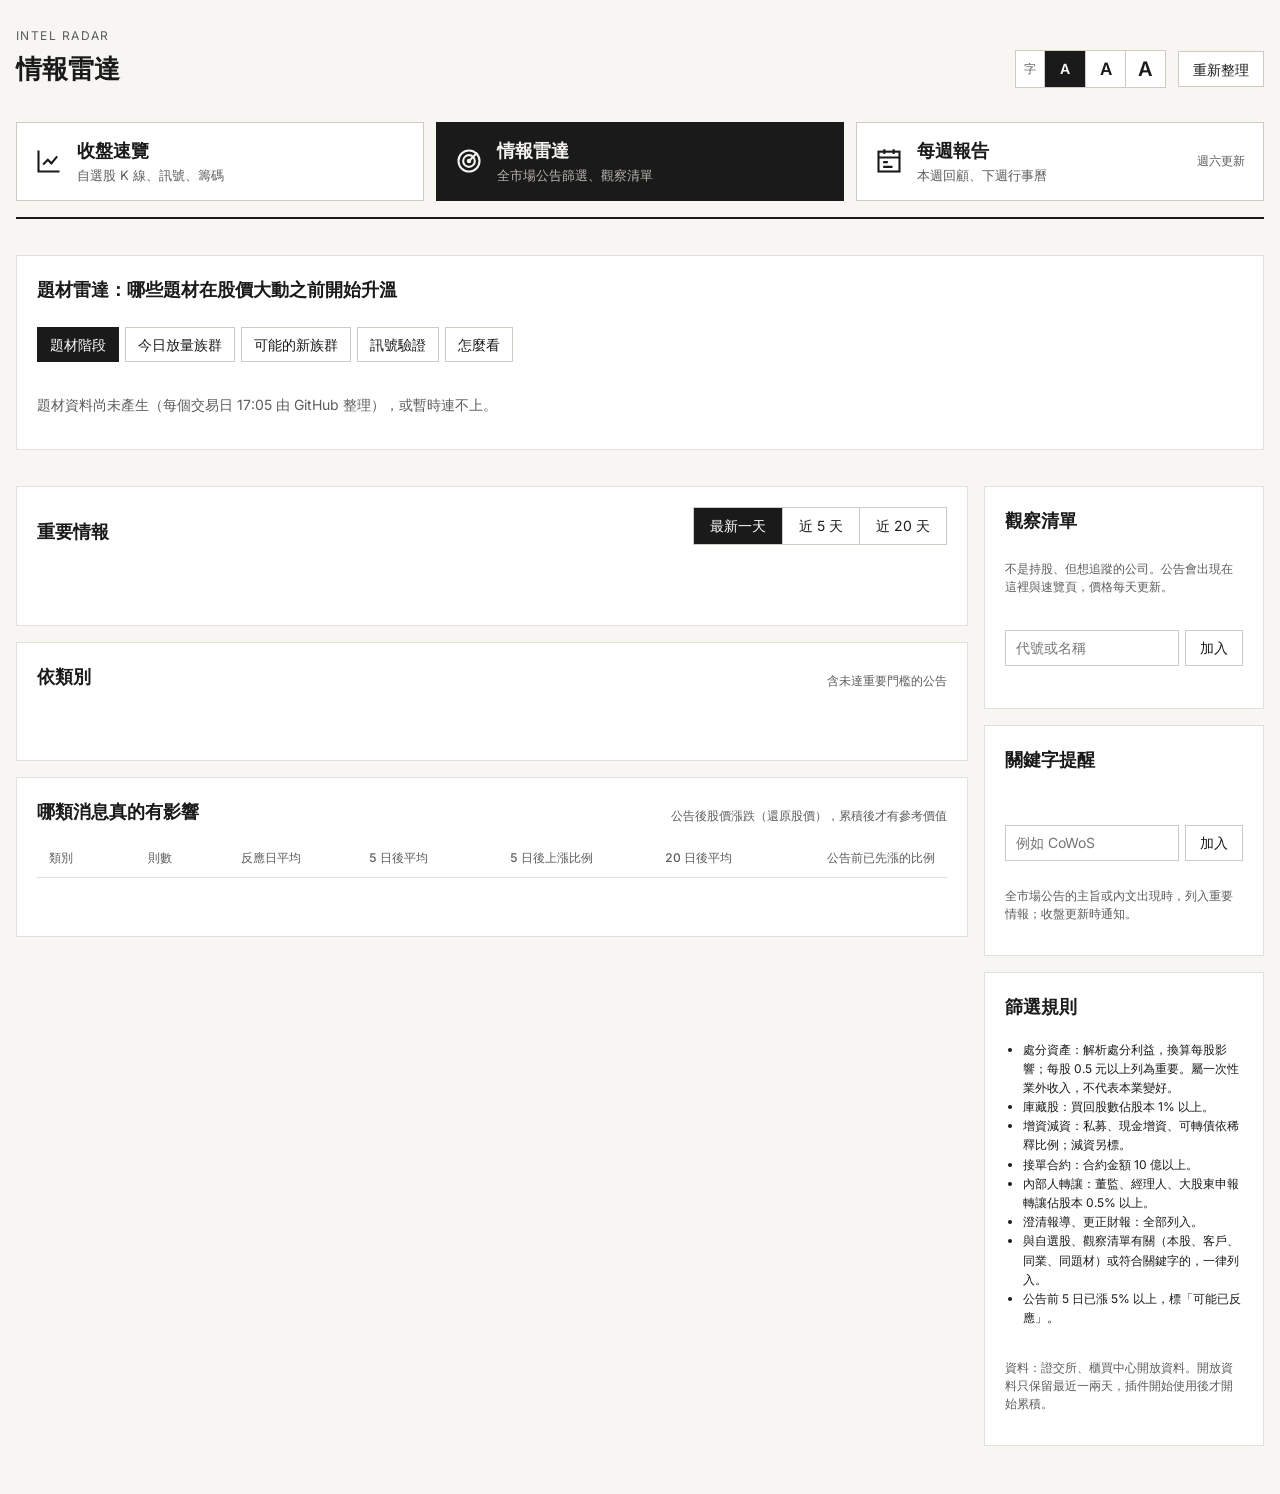
==== commit f3f75d8b: "v1.3.0：題材雷達（早期訊號、放量族群、新族群、訊號驗證） Co-Authored-By: Claude Opus 5.5 <noreply@anthropic.com> Claude-Sessi" ====
--- a/radar.html
+++ b/radar.html
@@ -27,6 +27,12 @@
     <a href="radar.html" data-page="radar" aria-current="page"><svg width="28" height="28" viewBox="0 0 24 24" fill="none" stroke="currentColor" stroke-width="1.8" aria-hidden="true"><circle cx="12" cy="12" r="9"></circle><circle cx="12" cy="12" r="5"></circle><circle cx="12" cy="12" r="1"></circle><path d="M12 12 19 5"></path></svg><span class="pg-t"><b>情報雷達</b><span>全市場公告篩選、觀察清單</span></span><span id="radarBadge" class="pg-badge"></span></a>
     <a href="weekly.html" data-page="weekly"><svg width="28" height="28" viewBox="0 0 24 24" fill="none" stroke="currentColor" stroke-width="1.8" aria-hidden="true"><rect x="3" y="4" width="18" height="17"></rect><path d="M3 9h18M8 2v4M16 2v4M7 13h4M7 17h8"></path></svg><span class="pg-t"><b>每週報告</b><span>本週回顧、下週行事曆</span></span><span class="pg-note">週六更新</span></a>
   </nav>
+
+  <section class="card tr" id="trCard">
+    <div class="row-between"><h2 class="sec-title">題材雷達：哪些題材在股價大動之前開始升溫</h2><span id="trNote" class="muted small"></span></div>
+    <div id="trTabs" class="cat-seg" role="tablist"><button type="button" data-tr="stage" aria-pressed="true">題材階段</button><button type="button" data-tr="movers" aria-pressed="false">今日放量族群</button><button type="button" data-tr="clusters" aria-pressed="false">可能的新族群</button><button type="button" data-tr="valid" aria-pressed="false">訊號驗證</button><button type="button" data-tr="how" aria-pressed="false">怎麼看</button></div>
+    <div id="trBody"></div>
+  </section>
 
   <div class="radar">
     <main class="radar-main">
--- a/styles/radar.css
+++ b/styles/radar.css
@@ -35,3 +35,19 @@
 @media (max-width: 640px) { .intel > li { grid-template-columns: 1fr; } .intel .iside { align-items: flex-start; text-align: left; } }
 .obs .nm { font: inherit; font-weight: 600; border: 0; background: none; padding: 0; cursor: pointer; text-decoration: underline; text-decoration-color: var(--pill); text-underline-offset: 3px; }
 .btn.small { min-height: 30px; padding: 0 10px; font-size: 13px; }
+/* 題材雷達 */
+.tr { margin-top: 16px; }
+.tr-grid { display: grid; grid-template-columns: repeat(auto-fill, minmax(330px, 1fr)); gap: 10px; }
+.tr-t, .tr-g { border: 1px solid var(--line); padding: 12px 14px; display: flex; flex-direction: column; gap: 8px; background: var(--card); }
+.tr-g { margin-top: 8px; }
+.tr-h { display: flex; justify-content: space-between; align-items: center; gap: 8px; font-size: 15px; }
+.tr-st { color: #FFF; font-size: 12px; font-weight: 600; padding: 1px 8px; }
+.tr-sig { display: grid; grid-template-columns: repeat(auto-fill, minmax(92px, 1fr)); gap: 4px; }
+.tr-s { display: flex; align-items: center; gap: 5px; font-size: 12px; color: var(--muted); }
+.tr-s i { flex: 0 0 auto; width: 9px; height: 9px; border-radius: 50%; border: 1.5px solid #B9B5AC; }
+.tr-s.on { color: var(--ink); font-weight: 600; }
+.tr-s.on i { background: #2F7D4F; border-color: #2F7D4F; }
+.tr-s small { color: var(--muted); font-weight: 400; margin-left: auto; }
+.tr-m { line-height: 1.7; }
+.tr-mv { display: flex; flex-wrap: wrap; gap: 4px 16px; font-size: 14px; }
+.linklike { font: inherit; border: 0; background: none; padding: 0; cursor: pointer; text-decoration: underline; text-decoration-color: var(--pill); text-underline-offset: 3px; color: var(--ink); }
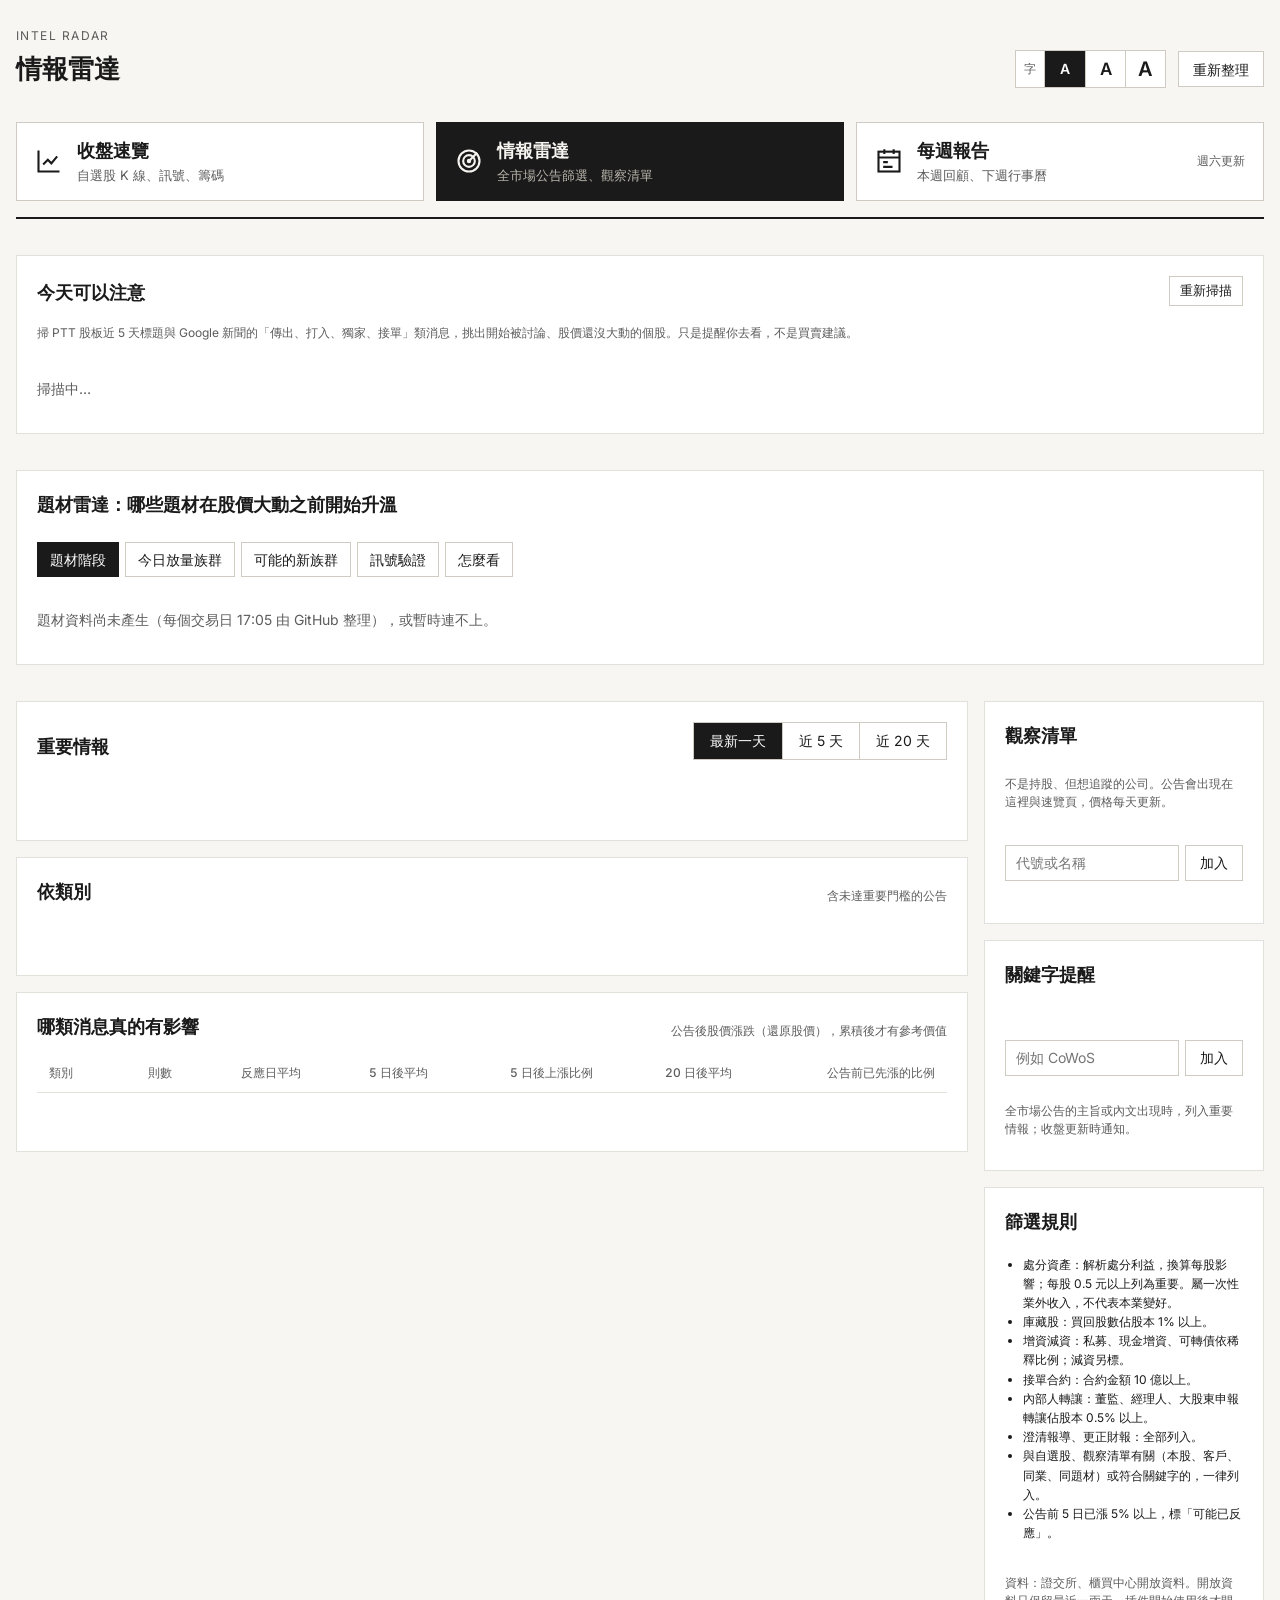
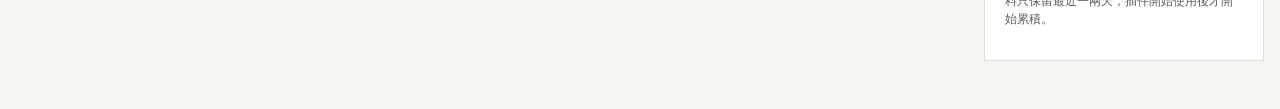
==== commit c4cecd13: "v1.4.0：今天可以注意（PTT 與新聞小道消息掃描、個股關聯），題材消息精簡 Co-Authored-By: Claude Opus 5.5 <noreply@anthropic.com> Cla" ====
--- a/radar.html
+++ b/radar.html
@@ -27,6 +27,12 @@
     <a href="radar.html" data-page="radar" aria-current="page"><svg width="28" height="28" viewBox="0 0 24 24" fill="none" stroke="currentColor" stroke-width="1.8" aria-hidden="true"><circle cx="12" cy="12" r="9"></circle><circle cx="12" cy="12" r="5"></circle><circle cx="12" cy="12" r="1"></circle><path d="M12 12 19 5"></path></svg><span class="pg-t"><b>情報雷達</b><span>全市場公告篩選、觀察清單</span></span><span id="radarBadge" class="pg-badge"></span></a>
     <a href="weekly.html" data-page="weekly"><svg width="28" height="28" viewBox="0 0 24 24" fill="none" stroke="currentColor" stroke-width="1.8" aria-hidden="true"><rect x="3" y="4" width="18" height="17"></rect><path d="M3 9h18M8 2v4M16 2v4M7 13h4M7 17h8"></path></svg><span class="pg-t"><b>每週報告</b><span>本週回顧、下週行事曆</span></span><span class="pg-note">週六更新</span></a>
   </nav>
+
+  <section class="card tr" id="wwCard">
+    <div class="row-between"><h2 class="sec-title">今天可以注意</h2><span class="ww-tools"><span id="wwNote" class="muted small"></span> <button id="wwRefresh" class="btn small" type="button">重新掃描</button></span></div>
+    <p class="muted small ww-sub">掃 PTT 股板近 5 天標題與 Google 新聞的「傳出、打入、獨家、接單」類消息，挑出開始被討論、股價還沒大動的個股。只是提醒你去看，不是買賣建議。</p>
+    <div id="wwBody"><p class="empty">掃描中…</p></div>
+  </section>
 
   <section class="card tr" id="trCard">
     <div class="row-between"><h2 class="sec-title">題材雷達：哪些題材在股價大動之前開始升溫</h2><span id="trNote" class="muted small"></span></div>
--- a/styles/radar.css
+++ b/styles/radar.css
@@ -12,7 +12,7 @@
 .intel .ttl .nm { font-weight: 700; color: var(--ink); text-decoration: underline; text-decoration-color: var(--pill); text-underline-offset: 3px; background: none; border: 0; padding: 0; font: inherit; font-weight: 700; cursor: pointer; }
 .intel .meta { font-size: 13px; color: var(--muted); line-height: 1.6; }
 .intel .flags { display: flex; flex-wrap: wrap; gap: 6px; }
-.intel .flag { font-size: 12px; padding: 1px 8px; border: 1px solid var(--pill); border-radius: 999px; }
+.intel .flag { font-size: 12px; padding: 1px 8px; border: 1px solid var(--pill); }
 .intel .flag.link { background: #EEF2FA; color: #1F4E99; border-color: #C9D6EE; }
 .intel .flag.warn { background: #FFF3E6; color: #8A4B10; border-color: #F0C99A; }
 .intel .flag.kw { background: var(--ink); color: #FFF; border-color: var(--ink); }
@@ -28,7 +28,7 @@
 .obs li { display: flex; justify-content: space-between; align-items: baseline; gap: 8px; padding: 9px 0; border-top: 1px solid var(--line-soft); font-size: 14px; }
 .obs .x { border: 0; background: none; color: var(--muted); cursor: pointer; font-size: 16px; }
 .kws { display: flex; flex-wrap: wrap; gap: 6px; margin: 8px 0; }
-.kws button { font: inherit; font-size: 13px; padding: 3px 10px; border: 1px solid var(--pill); border-radius: 999px; background: var(--card); cursor: pointer; }
+.kws button { font: inherit; font-size: 13px; padding: 3px 10px; border: 1px solid var(--pill); background: var(--card); cursor: pointer; }
 .rules { margin: 6px 0; padding-left: 18px; line-height: 1.6; color: var(--ink); }
 .add { display: flex; gap: 6px; margin-top: 8px; }
 .add input { flex: 1; min-height: 36px; padding: 0 10px; border: 1px solid var(--pill); font: inherit; }
@@ -51,3 +51,58 @@
 .tr-m { line-height: 1.7; }
 .tr-mv { display: flex; flex-wrap: wrap; gap: 4px 16px; font-size: 14px; }
 .linklike { font: inherit; border: 0; background: none; padding: 0; cursor: pointer; text-decoration: underline; text-decoration-color: var(--pill); text-underline-offset: 3px; color: var(--ink); }
+/* 題材雷達精簡版 */
+.tr-grid { grid-template-columns: repeat(auto-fill, minmax(280px, 1fr)); }
+.tr-t { gap: 6px; }
+.tr-h b { font-size: 16px; }
+.tr-r { font-size: 14px; }
+.tr-on { display: flex; flex-wrap: wrap; gap: 6px; }
+.tr-on span { font-size: 13px; padding: 2px 8px; background: #EAF4EE; color: #1F5E3A; }
+.tr-on b { font-weight: 600; }
+.tr-ptt, .tr-pttd summary, .tr-mem summary { font-size: 13px; color: var(--muted); cursor: pointer; }
+.tr-ptt { text-decoration: none; }
+.tr-pttd ul { margin: 6px 0; padding-left: 18px; font-size: 13px; line-height: 1.6; }
+.tr-pttd > a { font-size: 13px; }
+.tr-mem div { font-size: 13px; line-height: 1.7; margin-top: 4px; }
+.tr-calm { margin-top: 12px; }
+.tr-calm summary { cursor: pointer; font-size: 14px; color: var(--muted); }
+.tr-calm table { margin-top: 6px; }
+.tr-dots { display: inline-flex; gap: 3px; }
+.tr-dots i { font-style: normal; width: 18px; height: 18px; line-height: 18px; text-align: center; font-size: 11px; border: 1px solid var(--pill); color: var(--muted); }
+.tr-dots i.on { background: #2F7D4F; border-color: #2F7D4F; color: #FFF; }
+.tr-src summary { font-size: 13px; color: var(--muted); cursor: pointer; }
+.tr-src h4 { font-size: 13px; margin: 10px 0 4px; }
+.tr-src ul { margin: 0; padding-left: 18px; font-size: 13px; line-height: 1.6; }
+.tr-src li .muted { font-size: 12px; }
+.tr-src .tr-more { font-size: 13px; margin: 4px 0 0; }
+.tr-grid { align-items: start; }
+/* 消息一則一行 */
+.tr-src .tr-one { list-style: none; padding: 0; margin: 8px 0 0; }
+.tr-src .tr-one li { display: flex; gap: 8px; align-items: baseline; padding: 3px 0; font-size: 13px; }
+.tr-src .tr-one a { flex: 1; min-width: 0; overflow: hidden; text-overflow: ellipsis; white-space: nowrap; color: var(--ink); }
+.tr-src .tr-one .muted { flex: 0 0 auto; font-size: 12px; }
+.tr-src .tr-more { color: var(--muted); }
+/* 今天可以注意 */
+.ww-tools { display: flex; align-items: center; gap: 10px; }
+.ww-sub { margin: 4px 0 8px; }
+.ww-list { list-style: none; margin: 0; padding: 0; }
+.ww-row { border-top: 1px solid var(--line-soft); padding: 10px 4px; cursor: pointer; }
+.ww-row:hover { background: var(--hover); }
+.ww-row.open { background: var(--hover); }
+.ww-main { display: flex; align-items: baseline; gap: 10px; }
+.ww-nm { flex: 1; min-width: 0; font-size: 15px; }
+.ww-th { font-size: 12px; padding: 1px 6px; background: #EAF4EE; color: #1F5E3A; margin-left: 4px; }
+.ww-arr { color: var(--muted); width: 12px; }
+.ww-why { font-size: 13px; color: var(--muted); margin-top: 3px; }
+.ww-why b { color: #8A4B10; font-weight: 600; }
+.ww-det { margin-top: 10px; display: flex; flex-direction: column; gap: 10px; cursor: default; }
+.ww-src { list-style: none; margin: 0; padding: 0; }
+.ww-src li { display: flex; gap: 8px; align-items: baseline; font-size: 14px; padding: 2px 0; }
+.ww-src a { color: var(--ink); }
+.ww-src .muted { font-size: 12px; white-space: nowrap; }
+.ww-rel { display: flex; flex-direction: column; gap: 6px; font-size: 13px; }
+.ww-rel > div { display: flex; flex-wrap: wrap; align-items: center; gap: 6px; }
+.ww-k { color: var(--muted); width: 72px; flex: 0 0 auto; }
+.ww-chip { font: inherit; font-size: 13px; padding: 2px 8px; border: 1px solid var(--pill); background: var(--card); cursor: pointer; }
+.ww-act { display: flex; gap: 8px; }
+.ww-v { margin-top: 10px; }
